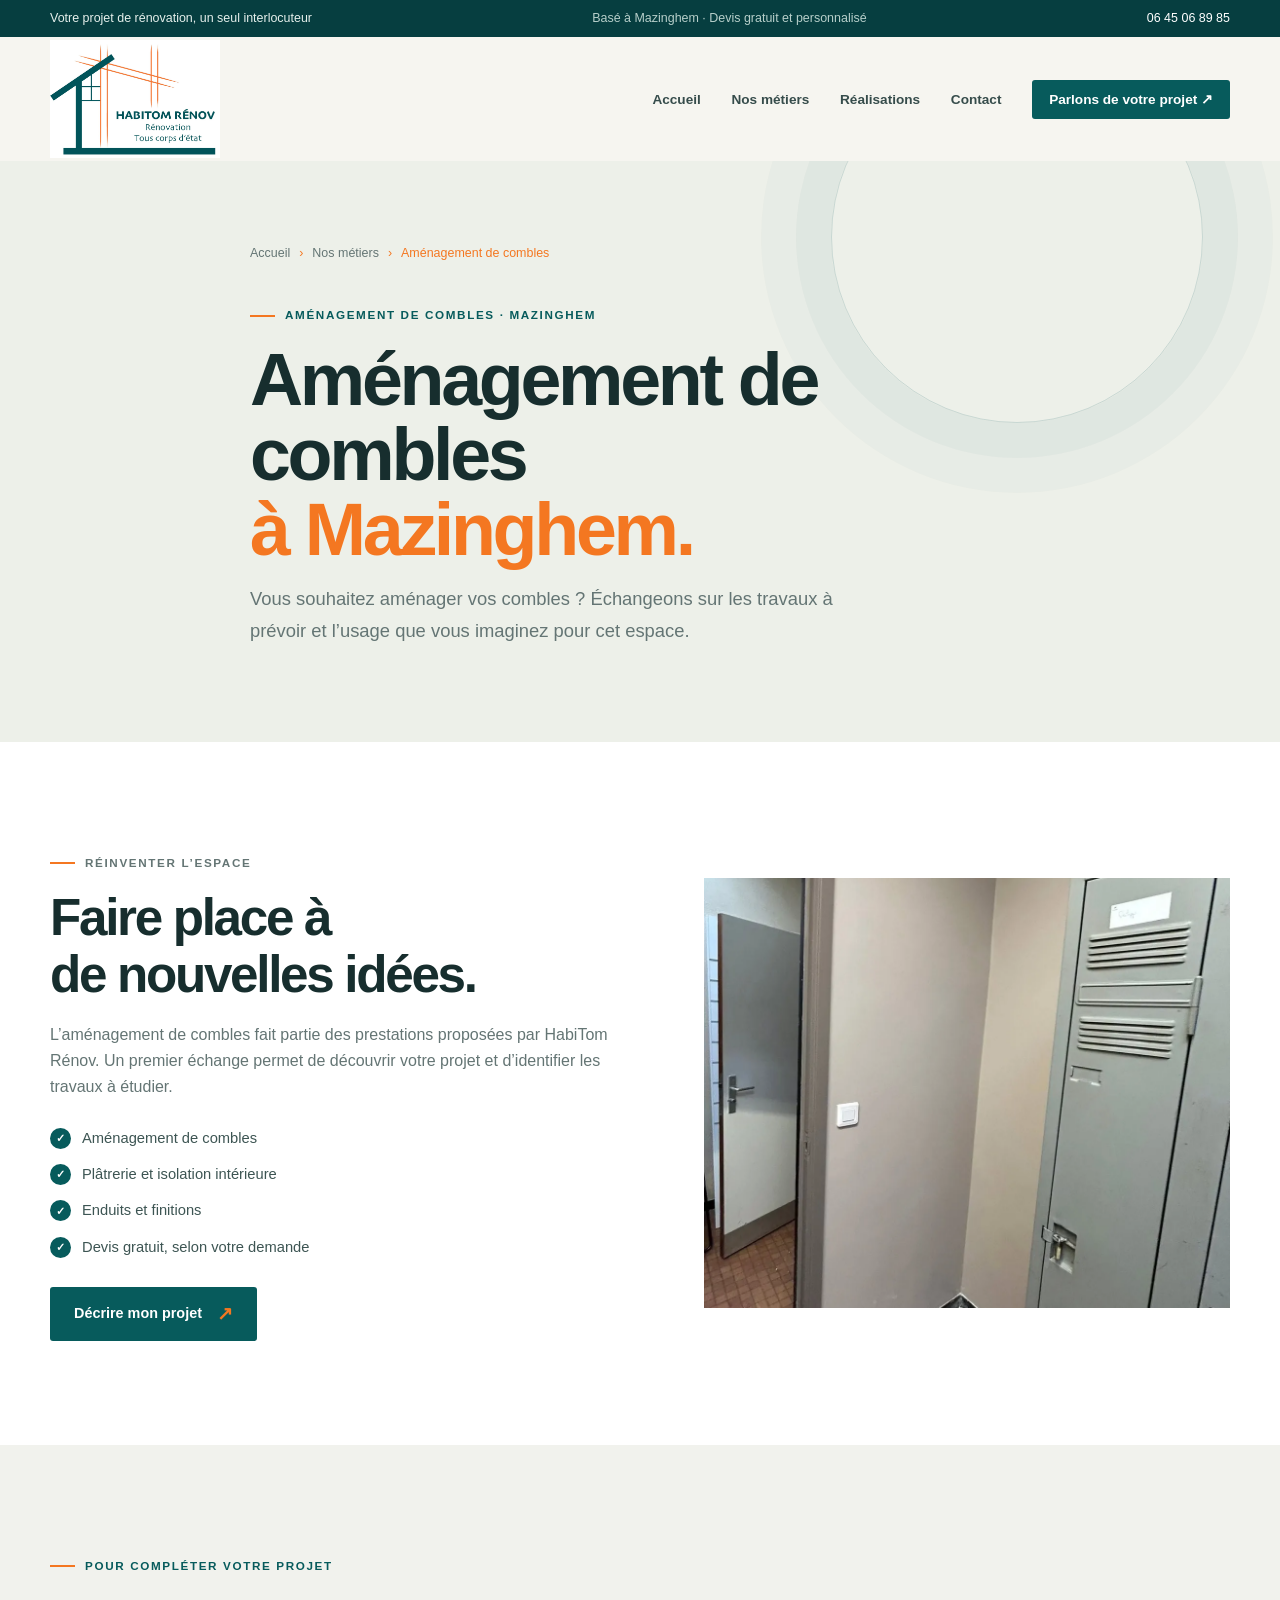
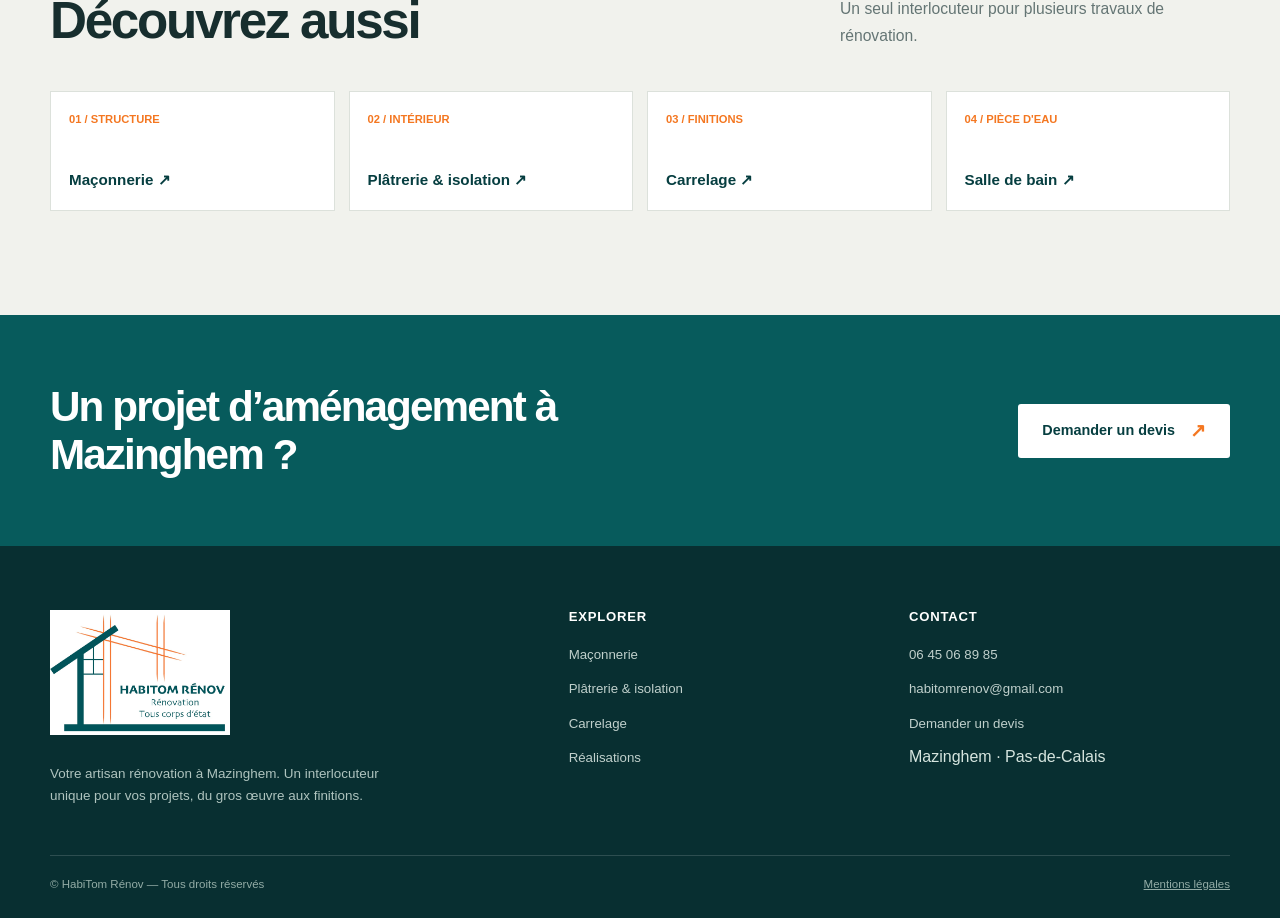
==== amenagement-combles.html @ 7ed55eff "Ajoute le logo recadré au site Co-authored-by: Copilot <223556219+Copilot@users.noreply.github.com>" ====
<!doctype html>
<html lang="fr">
<head>
  <meta charset="utf-8"><meta name="viewport" content="width=device-width, initial-scale=1">
  <title>Aménagement de combles à Mazinghem | HabiTom Rénov</title>
  <meta name="description" content="HabiTom Rénov vous accompagne pour un projet d’aménagement de combles à Mazinghem et dans les environs.">
  <meta name="theme-color" content="#075b5c"><link rel="icon" href="assets/images/habitom-logo.jpg" type="image/jpeg"><link rel="stylesheet" href="assets/css/style.css"><script src="assets/js/main.js" defer></script>
</head>
<body>
  <a class="skip-link" href="#contenu">Aller au contenu</a><div class="topbar"><div class="wrap topbar-inner"><span>Votre projet de rénovation, un seul interlocuteur</span><span class="topbar-note">Basé à Mazinghem · Devis gratuit et personnalisé</span><a href="tel:+33645068985">06 45 06 89 85</a></div></div>
  <header class="site-header"><div class="wrap header-inner"><a class="brand" href="index.html" aria-label="HabiTom Rénov, accueil"><img class="brand-logo" src="assets/images/habitom-logo.jpg" alt="Logo HabiTom Rénov"></a><details class="nav-toggle" open><summary>Menu</summary><nav aria-label="Navigation principale"><ul class="nav-list"><li><a href="index.html">Accueil</a></li><li><a href="index.html#metiers">Nos métiers</a></li><li><a href="realisations.html">Réalisations</a></li><li><a href="devis.html">Contact</a></li><li><a class="nav-cta" href="devis.html">Parlons de votre projet <span class="arrow">↗</span></a></li></ul></nav></details></div></header>
  <main id="contenu"><section class="page-hero"><div class="wrap page-hero-inner"><nav class="breadcrumbs" aria-label="Fil d’Ariane"><a href="index.html">Accueil</a><span>›</span><a href="index.html#metiers">Nos métiers</a><span>›</span><span>Aménagement de combles</span></nav><p class="eyebrow">Aménagement de combles · Mazinghem</p><h1>Aménagement de combles<br><span class="accent">à Mazinghem.</span></h1><p class="lead">Vous souhaitez aménager vos combles ? Échangeons sur les travaux à prévoir et l’usage que vous imaginez pour cet espace.</p></div></section>
    <section class="section service-detail"><div class="wrap detail-grid"><div class="detail-copy"><p class="eyebrow">Réinventer l’espace</p><h2>Faire place à<br>de nouvelles idées.</h2><p>L’aménagement de combles fait partie des prestations proposées par HabiTom Rénov. Un premier échange permet de découvrir votre projet et d’identifier les travaux à étudier.</p><ul class="check-list"><li>Aménagement de combles</li><li>Plâtrerie et isolation intérieure</li><li>Enduits et finitions</li><li>Devis gratuit, selon votre demande</li></ul><a class="button" href="devis.html">Décrire mon projet <span class="arrow">↗</span></a></div><div class="detail-image"><img src="assets/images/habitom-4-apres.webp" alt="Espace intérieur en cours de rénovation" loading="lazy"></div></div></section>
    <section class="section related-section"><div class="wrap"><div class="section-head"><div><p class="eyebrow">Pour compléter votre projet</p><h2>Découvrez aussi</h2></div><p class="lead">Un seul interlocuteur pour plusieurs travaux de rénovation.</p></div><div class="related-grid"><a class="related-link" href="maconnerie.html"><span>01 / STRUCTURE</span><strong>Maçonnerie ↗</strong></a><a class="related-link" href="platrerie-isolation.html"><span>02 / INTÉRIEUR</span><strong>Plâtrerie & isolation ↗</strong></a><a class="related-link" href="carrelage.html"><span>03 / FINITIONS</span><strong>Carrelage ↗</strong></a><a class="related-link" href="salle-de-bain.html"><span>04 / PIÈCE D'EAU</span><strong>Salle de bain ↗</strong></a></div></div></section><section class="cta-band"><div class="wrap cta-inner"><h2>Un projet d’aménagement à Mazinghem&nbsp;?</h2><a class="button" href="devis.html">Demander un devis <span class="arrow">↗</span></a></div></section></main>
  <footer class="site-footer"><div class="wrap"><div class="footer-grid"><div><a class="brand footer-brand" href="index.html"><img class="brand-logo" src="assets/images/habitom-logo.jpg" alt="Logo HabiTom Rénov"></a><p class="footer-about">Votre artisan rénovation à Mazinghem. Un interlocuteur unique pour vos projets, du gros œuvre aux finitions.</p></div><div class="footer-col"><h2>Explorer</h2><ul class="footer-links"><li><a href="maconnerie.html">Maçonnerie</a></li><li><a href="platrerie-isolation.html">Plâtrerie & isolation</a></li><li><a href="carrelage.html">Carrelage</a></li><li><a href="realisations.html">Réalisations</a></li></ul></div><div class="footer-col"><h2>Contact</h2><ul class="footer-links"><li><a href="tel:+33645068985">06 45 06 89 85</a></li><li><a href="mailto:habitomrenov@gmail.com">habitomrenov@gmail.com</a></li><li><a href="devis.html">Demander un devis</a></li><li><span>Mazinghem · Pas-de-Calais</span></li></ul></div></div><div class="footer-bottom"><span>© HabiTom Rénov — Tous droits réservés</span><a href="mentions-legales.html">Mentions légales</a></div></div></footer>
</body></html>
---- assets/css/style.css ----
:root {
  color-scheme: light;
  --teal: #075b5c;
  --teal-dark: #063e40;
  --orange: #f47721;
  --ink: #172e2e;
  --muted: #647574;
  --paper: #f6f5f0;
  --white: #fff;
  --line: #e4e6df;
  --sans: 'Segoe UI', Arial, sans-serif;
  --display: 'Segoe UI', Arial, sans-serif;
  --content: 1180px;
}

* { box-sizing: border-box; }
html { scroll-behavior: smooth; }
body {
  margin: 0;
  color: var(--ink);
  background: var(--paper);
  font-family: var(--sans);
  font-size: 16px;
  line-height: 1.65;
  -webkit-font-smoothing: antialiased;
}
img { display: block; max-width: 100%; }
a { color: inherit; }
button, input, select, textarea { font: inherit; }
button, a { -webkit-tap-highlight-color: transparent; }
::selection { color: var(--white); background: var(--teal); }

.skip-link {
  position: absolute;
  z-index: 20;
  top: 10px;
  left: 10px;
  padding: 10px 14px;
  transform: translateY(-160%);
  color: var(--white);
  background: var(--teal-dark);
}
.skip-link:focus { transform: translateY(0); }
.wrap { width: min(var(--content), calc(100% - 48px)); margin-inline: auto; }
.eyebrow {
  display: inline-flex;
  align-items: center;
  gap: 10px;
  margin: 0 0 18px;
  color: var(--teal);
  font-size: .73rem;
  font-weight: 700;
  letter-spacing: .14em;
  line-height: 1.4;
  text-transform: uppercase;
}
.eyebrow::before { width: 25px; height: 2px; content: ''; background: var(--orange); }
h1, h2, h3, p { margin-top: 0; }
h1, h2, h3 { font-family: var(--display); }
h1, h2 { letter-spacing: -.045em; }
h1 { margin-bottom: 22px; font-size: clamp(2.8rem, 6vw, 5.55rem); font-weight: 600; line-height: 1.02; }
h2 { margin-bottom: 18px; font-size: clamp(2rem, 4vw, 3.2rem); font-weight: 600; line-height: 1.12; }
h3 { margin-bottom: 10px; font-size: 1.2rem; line-height: 1.3; }
.accent { color: var(--orange); }
.lead { max-width: 590px; color: var(--muted); font-size: clamp(1.02rem, 1.7vw, 1.15rem); line-height: 1.75; }
.section { padding: 104px 0; }
.section-head { display: flex; align-items: end; justify-content: space-between; gap: 30px; margin-bottom: 42px; }
.section-head h2 { max-width: 600px; margin-bottom: 0; }
.section-head .lead { max-width: 390px; margin-bottom: 0; font-size: .98rem; }

.topbar { color: #e6f0ec; background: var(--teal-dark); font-size: .78rem; }
.topbar-inner { display: flex; min-height: 37px; align-items: center; justify-content: space-between; gap: 20px; }
.topbar a { color: var(--white); text-decoration: none; }
.topbar .topbar-note { color: #b7cfca; }
.site-header { position: relative; z-index: 5; background: var(--paper); }
.header-inner { display: flex; min-height: 124px; align-items: center; justify-content: space-between; gap: 28px; }
.brand { display: inline-flex; flex: 0 0 auto; align-items: center; color: var(--teal-dark); text-decoration: none; }
.brand-logo { display: block; width: 170px; height: auto; }
.nav-toggle { position: relative; }
.nav-toggle summary { display: none; }
.nav-list { display: flex; align-items: center; gap: clamp(16px, 2.4vw, 33px); margin: 0; padding: 0; list-style: none; }
.nav-list a { color: #364c4b; font-size: .85rem; font-weight: 600; text-decoration: none; transition: color .2s ease; }
.nav-list a:hover, .nav-list a[aria-current="page"] { color: var(--orange); }
.nav-list .nav-cta { padding: 12px 17px; border-radius: 3px; color: var(--white); background: var(--teal); }
.nav-list .nav-cta:hover { color: var(--white); background: var(--teal-dark); }

.button {
  display: inline-flex;
  min-height: 54px;
  align-items: center;
  justify-content: center;
  gap: 15px;
  padding: 0 23px;
  border: 1px solid transparent;
  border-radius: 3px;
  color: var(--white);
  background: var(--teal);
  font-size: .9rem;
  font-weight: 700;
  text-decoration: none;
  transition: background .2s ease, transform .2s ease;
}
.button:hover { transform: translateY(-2px); background: var(--teal-dark); }
.button .arrow { color: var(--orange); font-size: 1.2rem; }
.button-secondary { border-color: #b7c6c1; color: var(--teal-dark); background: transparent; }
.button-secondary:hover { color: var(--white); background: var(--teal-dark); }
.text-link { display: inline-flex; align-items: center; gap: 10px; color: var(--teal); font-weight: 700; text-decoration: none; }
.text-link span { color: var(--orange); transition: transform .2s ease; }
.text-link:hover span { transform: translateX(4px); }

.hero { position: relative; overflow: hidden; padding: 72px 0 86px; background: var(--paper); }
.hero::before { position: absolute; top: 0; right: 0; width: 43%; height: 100%; content: ''; background: #e9eee8; }
.hero-grid { position: relative; display: grid; grid-template-columns: 1.03fr .97fr; align-items: center; gap: 58px; }
.hero-copy { position: relative; z-index: 1; padding: 14px 0; }
.hero h1 span { display: block; color: var(--teal); }
.hero .lead { max-width: 520px; margin-bottom: 30px; }
.hero-actions { display: flex; flex-wrap: wrap; align-items: center; gap: 13px; }
.hero-note { display: flex; align-items: center; gap: 11px; margin-top: 32px; color: var(--muted); font-size: .82rem; }
.hero-note::before { width: 7px; height: 7px; border-radius: 50%; content: ''; background: var(--orange); }
.hero-visual { position: relative; min-height: 515px; }
.hero-image { position: absolute; inset: 0 38px 28px 0; overflow: hidden; border-radius: 2px; background: #d3d9d4; }
.hero-image img { width: 100%; height: 100%; object-fit: cover; object-position: center; }
.hero-image::after { position: absolute; inset: 35% 0 0; content: ''; background: linear-gradient(transparent, rgb(6 35 36 / .36)); }
.hero-stamp {
  position: absolute;
  right: 0;
  bottom: 0;
  display: grid;
  width: 164px;
  aspect-ratio: 1;
  align-content: center;
  padding: 20px;
  border: 8px solid var(--paper);
  border-radius: 50%;
  color: var(--white);
  background: var(--orange);
  text-align: center;
}
.hero-stamp strong { font-family: var(--display); font-size: 1.22rem; line-height: 1.1; }
.hero-stamp span { margin-top: 7px; font-size: .67rem; font-weight: 600; line-height: 1.3; }
.hero-label { position: absolute; bottom: 48px; left: 24px; z-index: 1; color: var(--white); font-size: .79rem; font-weight: 600; }

.trust-row { border-top: 1px solid var(--line); border-bottom: 1px solid var(--line); background: #fbfaf6; }
.trust-grid { display: grid; grid-template-columns: repeat(4, 1fr); }
.trust-item { display: flex; min-height: 98px; align-items: center; gap: 13px; padding: 18px 22px; border-right: 1px solid var(--line); }
.trust-item:first-child { padding-left: 0; }
.trust-item:last-child { border-right: 0; }
.trust-icon { display: grid; width: 34px; height: 34px; flex: 0 0 auto; place-items: center; border: 1px solid #d8e2dd; border-radius: 50%; color: var(--orange); font-family: var(--display); font-size: .8rem; font-weight: 800; }
.trust-item strong { display: block; font-family: var(--display); font-size: .87rem; line-height: 1.35; }
.trust-item div > span { display: block; margin-top: 2px; color: var(--muted); font-size: .73rem; }

.services-section { background: var(--white); }
.service-grid { display: grid; grid-template-columns: repeat(3, 1fr); gap: 18px; }
.service-card { position: relative; min-height: 255px; padding: 28px 27px 25px; border: 1px solid var(--line); background: #fff; transition: border-color .2s ease, transform .2s ease, box-shadow .2s ease; }
.service-card:hover { transform: translateY(-4px); border-color: #b9cfca; box-shadow: 0 16px 38px rgb(21 51 49 / .07); }
.service-card .card-index { display: inline-block; margin-bottom: 30px; color: var(--orange); font-family: var(--display); font-size: .75rem; font-weight: 800; letter-spacing: .1em; }
.service-card h3 { max-width: 240px; color: var(--teal-dark); font-size: 1.18rem; }
.service-card p { max-width: 280px; margin-bottom: 19px; color: var(--muted); font-size: .86rem; line-height: 1.6; }
.service-card .card-arrow { position: absolute; right: 27px; bottom: 26px; display: grid; width: 35px; height: 35px; place-items: center; border-radius: 50%; color: var(--teal); background: #edf2ee; text-decoration: none; }
.service-card .card-arrow:hover { color: var(--white); background: var(--teal); }

.split { display: grid; grid-template-columns: 1fr 1fr; align-items: center; gap: clamp(42px, 8vw, 110px); }
.split-visual { position: relative; min-height: 465px; }
.split-visual img { width: 100%; height: 465px; object-fit: cover; }
.split-visual::before { position: absolute; z-index: -1; top: 18px; left: -18px; width: 100%; height: 100%; content: ''; border: 1px solid var(--orange); }
.split-copy .lead { margin-bottom: 24px; }
.check-list { display: grid; gap: 12px; margin: 0 0 28px; padding: 0; list-style: none; }
.check-list li { display: flex; align-items: start; gap: 11px; color: #3d5553; font-size: .92rem; }
.check-list li::before { display: grid; width: 21px; height: 21px; flex: 0 0 auto; place-items: center; margin-top: 2px; border-radius: 50%; color: var(--white); content: '✓'; background: var(--teal); font-size: .7rem; font-weight: 700; }

.project-section { color: var(--white); background: var(--teal-dark); }
.project-section .eyebrow { color: #d3e2dd; }
.project-section .section-head h2 { color: var(--white); }
.project-section .section-head .lead { color: #b3c9c4; }
.project-carousel { max-width: 930px; margin-inline: auto; outline: none; }
.project-carousel:focus-visible { outline: 2px solid #ff9a54; outline-offset: 6px; }
.project-slides { position: relative; }
.project-slide { position: relative; min-height: 420px; overflow: hidden; background: #54706b; }
.project-slide[hidden] { display: none; }
.project-slide::after { position: absolute; inset: 40% 0 0; content: ''; background: linear-gradient(transparent, rgb(3 35 36 / .92)); pointer-events: none; }
.project-slide-images { display: grid; height: 420px; grid-template-columns: 1fr 1fr; gap: 3px; }
.project-slide-images figure { position: relative; min-width: 0; height: 100%; margin: 0; overflow: hidden; background: #54706b; }
.project-slide-images img { width: 100%; height: 100%; object-fit: cover; transition: transform .5s ease; }
.project-slide:hover .project-slide-images img { transform: scale(1.025); }
.project-slide-images figcaption { position: absolute; z-index: 1; top: 17px; left: 17px; padding: 5px 10px; color: var(--teal-dark); background: var(--white); font-size: .68rem; font-weight: 800; letter-spacing: .08em; text-transform: uppercase; }
.project-card-copy { position: absolute; z-index: 1; right: 27px; bottom: 25px; left: 27px; }
.project-card-copy span { color: #f8b67f; font-size: .72rem; font-weight: 700; letter-spacing: .1em; text-transform: uppercase; }
.project-card-copy h3 { margin: 8px 0 0; font-size: 1.45rem; }
.project-carousel-controls { display: flex; min-height: 72px; align-items: center; justify-content: center; gap: 20px; }
.carousel-arrow { display: grid; width: 42px; height: 42px; place-items: center; border: 1px solid rgb(255 255 255 / .35); border-radius: 50%; color: var(--white); background: transparent; cursor: pointer; font-size: 1.2rem; transition: color .2s ease, background .2s ease; }
.carousel-arrow:hover, .carousel-arrow:focus-visible { color: var(--teal-dark); background: var(--white); }
.carousel-dots { display: flex; align-items: center; gap: 9px; }
.carousel-dots button { width: 9px; height: 9px; padding: 0; border: 0; border-radius: 50%; background: #7d9992; cursor: pointer; transition: background .2s ease, transform .2s ease; }
.carousel-dots button[aria-current="true"] { transform: scale(1.3); background: var(--orange); }
.carousel-dots button:focus-visible { outline: 2px solid var(--white); outline-offset: 4px; }
.carousel-status { min-width: 42px; color: #c4d6d1; font-size: .76rem; font-variant-numeric: tabular-nums; text-align: center; }
.project-preview { display: grid; max-width: 930px; grid-template-columns: 1.1fr .9fr; align-items: center; gap: 30px; margin-inline: auto; }
.project-preview-images { display: grid; height: 240px; grid-template-columns: 1fr 1fr; gap: 3px; }
.project-preview-images figure { position: relative; min-width: 0; height: 100%; margin: 0; overflow: hidden; background: #54706b; }
.project-preview-images img { width: 100%; height: 100%; object-fit: cover; }
.project-preview-images figcaption { position: absolute; top: 12px; left: 12px; padding: 4px 8px; color: var(--teal-dark); background: var(--white); font-size: .65rem; font-weight: 800; letter-spacing: .07em; text-transform: uppercase; }
.project-preview-copy p { margin-bottom: 12px; color: #c4d6d1; font-size: .87rem; }
.project-section .text-link { margin-top: 30px; color: var(--white); }

.steps-section { background: #f0f1eb; }
.steps-grid { display: grid; grid-template-columns: repeat(3, 1fr); gap: 35px; }
.step { padding-top: 22px; border-top: 1px solid #cbd4cc; }
.step-num { display: block; margin-bottom: 27px; color: var(--orange); font-family: var(--display); font-size: .82rem; font-weight: 800; }
.step p { max-width: 310px; margin-bottom: 0; color: var(--muted); font-size: .9rem; }

.cta-band { padding: 68px 0; color: var(--white); background: var(--teal); }
.cta-inner { display: flex; align-items: center; justify-content: space-between; gap: 36px; }
.cta-inner h2 { max-width: 640px; margin: 0; font-size: clamp(1.8rem, 3.3vw, 2.8rem); }
.cta-inner .button { flex: 0 0 auto; color: var(--teal-dark); background: var(--white); }
.cta-inner .button:hover { background: #e7eee9; }

.page-hero { position: relative; overflow: hidden; padding: 82px 0 76px; background: #edf0e9; }
.page-hero::after { position: absolute; top: -110px; right: 6%; width: 370px; height: 370px; border: 1px solid rgb(7 91 92 / .16); border-radius: 50%; content: ''; box-shadow: 0 0 0 35px rgb(7 91 92 / .035), 0 0 0 70px rgb(7 91 92 / .025); }
.page-hero-inner { position: relative; z-index: 1; max-width: 780px; }
.page-hero h1 { max-width: 760px; margin-bottom: 16px; font-size: clamp(2.7rem, 6vw, 4.6rem); }
.breadcrumbs { display: flex; flex-wrap: wrap; gap: 9px; margin-bottom: 35px; color: var(--muted); font-size: .78rem; }
.breadcrumbs a { text-decoration: none; }
.breadcrumbs a:hover { color: var(--teal); }
.breadcrumbs span { color: var(--orange); }
.service-detail { background: var(--white); }
.detail-grid { display: grid; grid-template-columns: 1fr .9fr; align-items: center; gap: 70px; }
.detail-image { min-height: 430px; overflow: hidden; background: #e0e5df; }
.detail-image img { width: 100%; height: 430px; object-fit: cover; }
.detail-copy p { color: var(--muted); }
.detail-copy .check-list { margin-top: 25px; }
.related-section { background: #f1f2ed; }
.related-grid { display: grid; grid-template-columns: repeat(4, 1fr); gap: 14px; }
.related-link { display: flex; min-height: 120px; flex-direction: column; justify-content: space-between; padding: 18px; border: 1px solid #dce1db; background: var(--white); text-decoration: none; }
.related-link span { color: var(--orange); font-size: .7rem; font-weight: 800; }
.related-link strong { color: var(--teal-dark); font-family: var(--display); font-size: .95rem; }

.gallery-section { background: var(--white); }
.gallery-grid { display: grid; grid-template-columns: repeat(2, 1fr); gap: 30px; }
.gallery-item { padding: 15px; border: 1px solid var(--line); background: var(--paper); }
.gallery-item h2 { margin: 9px 0 16px; font-size: 1.15rem; letter-spacing: -.02em; }
.before-after { display: grid; grid-template-columns: 1fr 1fr; gap: 8px; }
.before-after figure { position: relative; min-width: 0; margin: 0; }
.before-after img { width: 100%; aspect-ratio: 4 / 3; object-fit: cover; }
.before-after figcaption { position: absolute; bottom: 9px; left: 9px; padding: 4px 8px; color: var(--white); background: rgb(6 47 48 / .84); font-size: .68rem; font-weight: 700; letter-spacing: .06em; text-transform: uppercase; }
.gallery-note { margin: 28px 0 0; color: var(--muted); font-size: .82rem; }

.contact-section { background: var(--white); }
.contact-grid { display: grid; grid-template-columns: .75fr 1.25fr; gap: 75px; }
.contact-copy .lead { margin-bottom: 30px; }
.contact-list { display: grid; gap: 20px; margin: 0; padding: 0; list-style: none; }
.contact-list li { display: flex; gap: 14px; align-items: flex-start; }
.contact-list .contact-icon { display: grid; width: 38px; height: 38px; flex: 0 0 auto; place-items: center; border-radius: 50%; color: var(--orange); background: #fff0e4; font-weight: 800; }
.contact-list strong { display: block; font-size: .83rem; }
.contact-list a, .contact-list span { color: var(--muted); font-size: .88rem; text-decoration: none; }
.contact-list a:hover { color: var(--teal); }
.form-card { padding: clamp(23px, 4vw, 40px); border: 1px solid var(--line); background: #fbfaf6; }
.form-card h2 { margin-bottom: 10px; font-size: 1.6rem; letter-spacing: -.03em; }
.form-intro { margin-bottom: 25px; color: var(--muted); font-size: .85rem; }
.form-grid { display: grid; grid-template-columns: 1fr 1fr; gap: 17px; }
.field { display: grid; gap: 7px; }
.field-full { grid-column: 1 / -1; }
.field label { color: #344a49; font-size: .8rem; font-weight: 700; }
.field input, .field select, .field textarea { width: 100%; min-height: 46px; padding: 11px 12px; border: 1px solid #d8ded8; border-radius: 2px; outline: 0; color: var(--ink); background: var(--white); }
.field textarea { min-height: 112px; resize: vertical; }
.field input:focus, .field select:focus, .field textarea:focus { border-color: var(--teal); box-shadow: 0 0 0 3px rgb(7 91 92 / .1); }
.form-actions { display: flex; flex-wrap: wrap; align-items: center; gap: 15px; margin-top: 22px; }
.form-disclaimer { margin: 13px 0 0; color: var(--muted); font-size: .72rem; }
.form-actions .button { cursor: default; }
.form-note { margin: 17px 0 0; padding: 10px 12px; border-left: 2px solid var(--orange); color: var(--muted); background: #f5f0e9; font-size: .75rem; }

.legal-section { background: var(--white); }
.legal-content { max-width: 800px; }
.legal-content h2 { margin-top: 38px; font-size: 1.35rem; letter-spacing: -.02em; }
.legal-content p { color: #50615f; }
.placeholder { color: var(--teal); font-weight: 700; }

.site-footer { padding: 64px 0 24px; color: #d6e5df; background: #082f31; }
.footer-grid { display: grid; grid-template-columns: 1.3fr .8fr .9fr; gap: 55px; padding-bottom: 48px; }
.footer-brand { color: var(--white); }
.footer-brand .brand-logo { width: 180px; }
.footer-about { max-width: 330px; margin: 19px 0 0; color: #afc4bf; font-size: .84rem; }
.footer-col h2 { margin-bottom: 16px; color: #fff; font-family: var(--display); font-size: .82rem; letter-spacing: .06em; text-transform: uppercase; }
.footer-links { display: grid; gap: 8px; margin: 0; padding: 0; list-style: none; }
.footer-links a { color: #c0d0cc; font-size: .83rem; text-decoration: none; }
.footer-links a:hover { color: #ff9a54; }
.footer-bottom { display: flex; justify-content: space-between; gap: 18px; padding-top: 19px; border-top: 1px solid rgb(255 255 255 / .15); color: #93aca6; font-size: .72rem; }

@media (max-width: 960px) {
  .header-inner { gap: 15px; }
  .nav-list { gap: 15px; }
  .nav-list a { font-size: .78rem; }
  .hero-grid { gap: 35px; }
  .hero-visual { min-height: 440px; }
  .trust-item { padding-inline: 12px; }
  .trust-item strong { font-size: .79rem; }
  .detail-grid { gap: 40px; }
  .contact-grid { gap: 45px; }
}
@media (max-width: 740px) {
  .wrap { width: min(var(--content), calc(100% - 36px)); }
  .section { padding: 72px 0; }
  .topbar-inner { min-height: 34px; font-size: .7rem; }
  .topbar-note { display: none; }
  .header-inner { min-height: 112px; }
  .brand-logo { width: 155px; }
  .nav-toggle { margin-left: auto; }
  .nav-toggle summary { display: flex; min-height: 42px; align-items: center; gap: 9px; padding: 0 12px; border: 1px solid var(--line); color: var(--teal-dark); cursor: pointer; font-size: .83rem; font-weight: 700; list-style: none; }
  .nav-toggle summary::-webkit-details-marker { display: none; }
  .nav-toggle summary::after { width: 7px; height: 7px; transform: rotate(45deg) translateY(-2px); border-right: 1.5px solid var(--orange); border-bottom: 1.5px solid var(--orange); content: ''; }
  .nav-toggle:not([open]) > nav { display: none; }
  .nav-toggle[open] summary::after { transform: rotate(225deg) translate(-2px, -1px); }
  .nav-list { position: absolute; top: calc(100% + 10px); right: 0; display: grid; min-width: 235px; gap: 0; padding: 8px; border: 1px solid var(--line); background: var(--white); box-shadow: 0 16px 34px rgb(8 47 49 / .13); }
  .nav-list li { border-bottom: 1px solid #edf0eb; }
  .nav-list li:last-child { padding-top: 8px; border-bottom: 0; }
  .nav-list a { display: block; padding: 11px 10px; font-size: .88rem; }
  .nav-list .nav-cta { text-align: center; }
  .hero { padding: 49px 0 56px; }
  .hero::before { top: auto; bottom: 0; width: 100%; height: 33%; }
  .hero-grid { grid-template-columns: 1fr; gap: 33px; }
  .hero-copy { padding: 0; }
  .hero h1 { max-width: 560px; font-size: clamp(2.8rem, 12vw, 4.3rem); }
  .hero .lead { margin-bottom: 23px; }
  .hero-note { margin-top: 22px; }
  .hero-visual { min-height: 345px; margin-right: 17px; }
  .hero-image { right: 23px; bottom: 20px; }
  .hero-stamp { width: 126px; border-width: 6px; }
  .hero-stamp strong { font-size: 1.05rem; }
  .hero-stamp span { font-size: .6rem; }
  .hero-label { bottom: 34px; left: 12px; font-size: .68rem; }
  .trust-grid { grid-template-columns: 1fr 1fr; }
  .trust-item { min-height: 80px; padding: 13px 10px; border-bottom: 1px solid var(--line); }
  .trust-item:nth-child(2) { border-right: 0; }
  .trust-item:nth-child(3), .trust-item:nth-child(4) { border-bottom: 0; }
  .trust-item:first-child { padding-left: 10px; }
  .trust-item strong { font-size: .77rem; }
  .trust-item div > span { font-size: .67rem; }
  .section-head { display: block; margin-bottom: 29px; }
  .section-head .lead { margin-top: 14px; }
  .service-grid { grid-template-columns: 1fr 1fr; gap: 11px; }
  .service-card { min-height: 240px; padding: 20px 17px; }
  .service-card .card-index { margin-bottom: 23px; }
  .service-card h3 { font-size: 1rem; }
  .service-card p { font-size: .78rem; }
  .service-card .card-arrow { right: 15px; bottom: 15px; width: 30px; height: 30px; }
  .split, .detail-grid, .contact-grid { grid-template-columns: 1fr; gap: 40px; }
  .split-visual { min-height: 330px; margin-inline: 12px 0; }
  .split-visual img { height: 330px; }
  .split-visual::before { top: 12px; left: -12px; }
  .project-preview { grid-template-columns: 1fr; gap: 16px; }
  .project-preview-images { height: 210px; }
  .project-slide { min-height: 310px; }
  .project-slide-images { height: 310px; }
  .project-card-copy { right: 17px; bottom: 16px; left: 17px; }
  .project-card-copy h3 { font-size: 1.16rem; }
  .project-carousel-controls { min-height: 65px; gap: 13px; }
  .carousel-arrow { width: 38px; height: 38px; }
  .steps-grid { grid-template-columns: 1fr; gap: 25px; }
  .step { padding-top: 16px; }
  .step-num { margin-bottom: 12px; }
  .cta-inner { align-items: flex-start; flex-direction: column; }
  .page-hero { padding: 58px 0 52px; }
  .page-hero::after { right: -210px; }
  .page-hero h1 { font-size: clamp(2.55rem, 11vw, 4rem); }
  .detail-image, .detail-image img { min-height: 300px; height: 300px; }
  .related-grid { grid-template-columns: 1fr 1fr; }
  .related-link { min-height: 105px; padding: 14px; }
  .gallery-grid { grid-template-columns: 1fr; gap: 15px; }
  .gallery-item { padding: 11px; }
  .gallery-item h2 { font-size: 1rem; }
  .contact-grid { gap: 35px; }
  .footer-grid { grid-template-columns: 1fr 1fr; gap: 35px 22px; padding-bottom: 34px; }
  .footer-grid > :first-child { grid-column: 1 / -1; }
  .footer-bottom { flex-direction: column; gap: 5px; }
}
@media (max-width: 420px) {
  .wrap { width: calc(100% - 28px); }
  .brand-logo { width: 125px; }
  .header-inner { min-height: 92px; }
  .topbar-inner { gap: 8px; }
  .topbar-inner > span:first-child { overflow: hidden; white-space: nowrap; text-overflow: ellipsis; }
  .topbar-inner a { flex: 0 0 auto; white-space: nowrap; }
  .hero-actions { align-items: stretch; flex-direction: column; }
  .hero-actions .button { width: 100%; }
  .service-grid { grid-template-columns: 1fr; }
  .service-card { min-height: 215px; }
  .form-grid { grid-template-columns: 1fr; }
  .field-full { grid-column: auto; }
  .related-grid { grid-template-columns: 1fr; }
  .footer-grid { grid-template-columns: 1fr; }
  .footer-grid > :first-child { grid-column: auto; }
  .footer-bottom { font-size: .68rem; }
}
@media (prefers-reduced-motion: reduce) {
  *, *::before, *::after { scroll-behavior: auto !important; transition-duration: .01ms !important; animation-duration: .01ms !important; animation-iteration-count: 1 !important; }
}
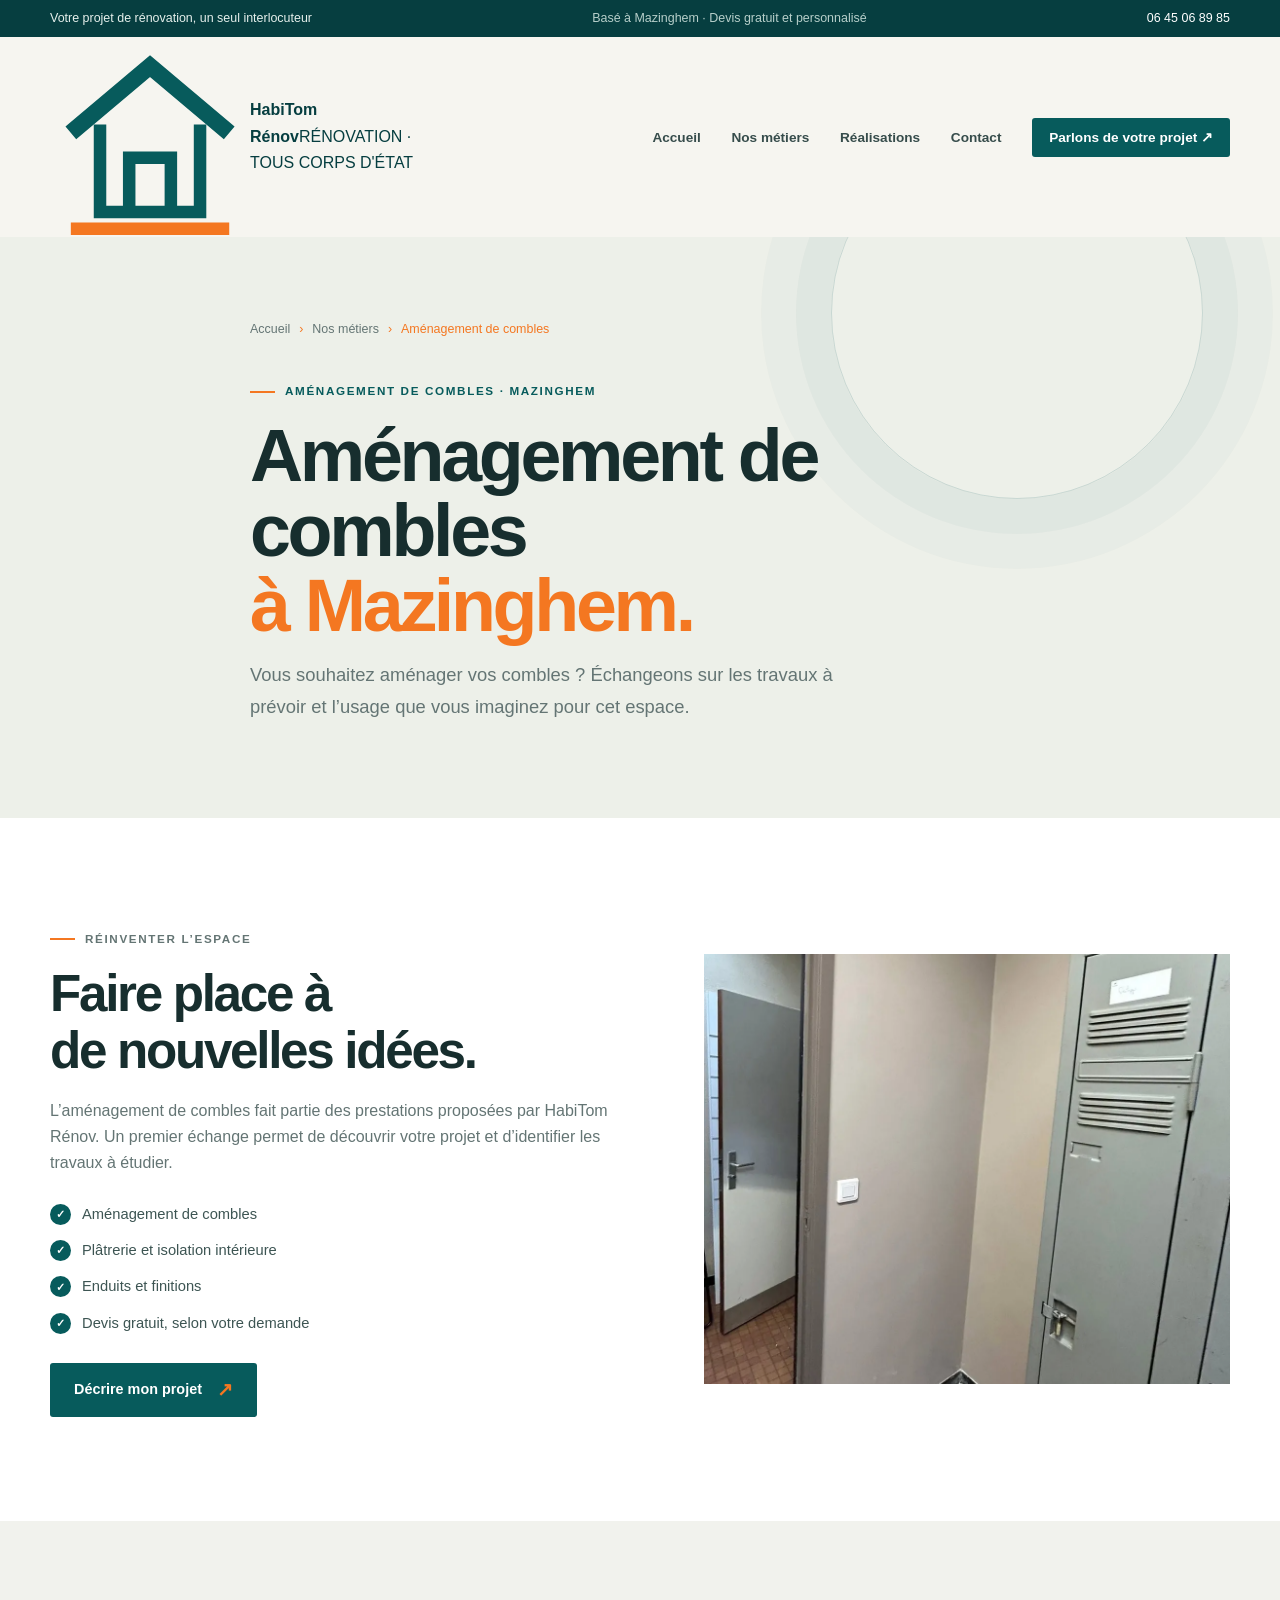
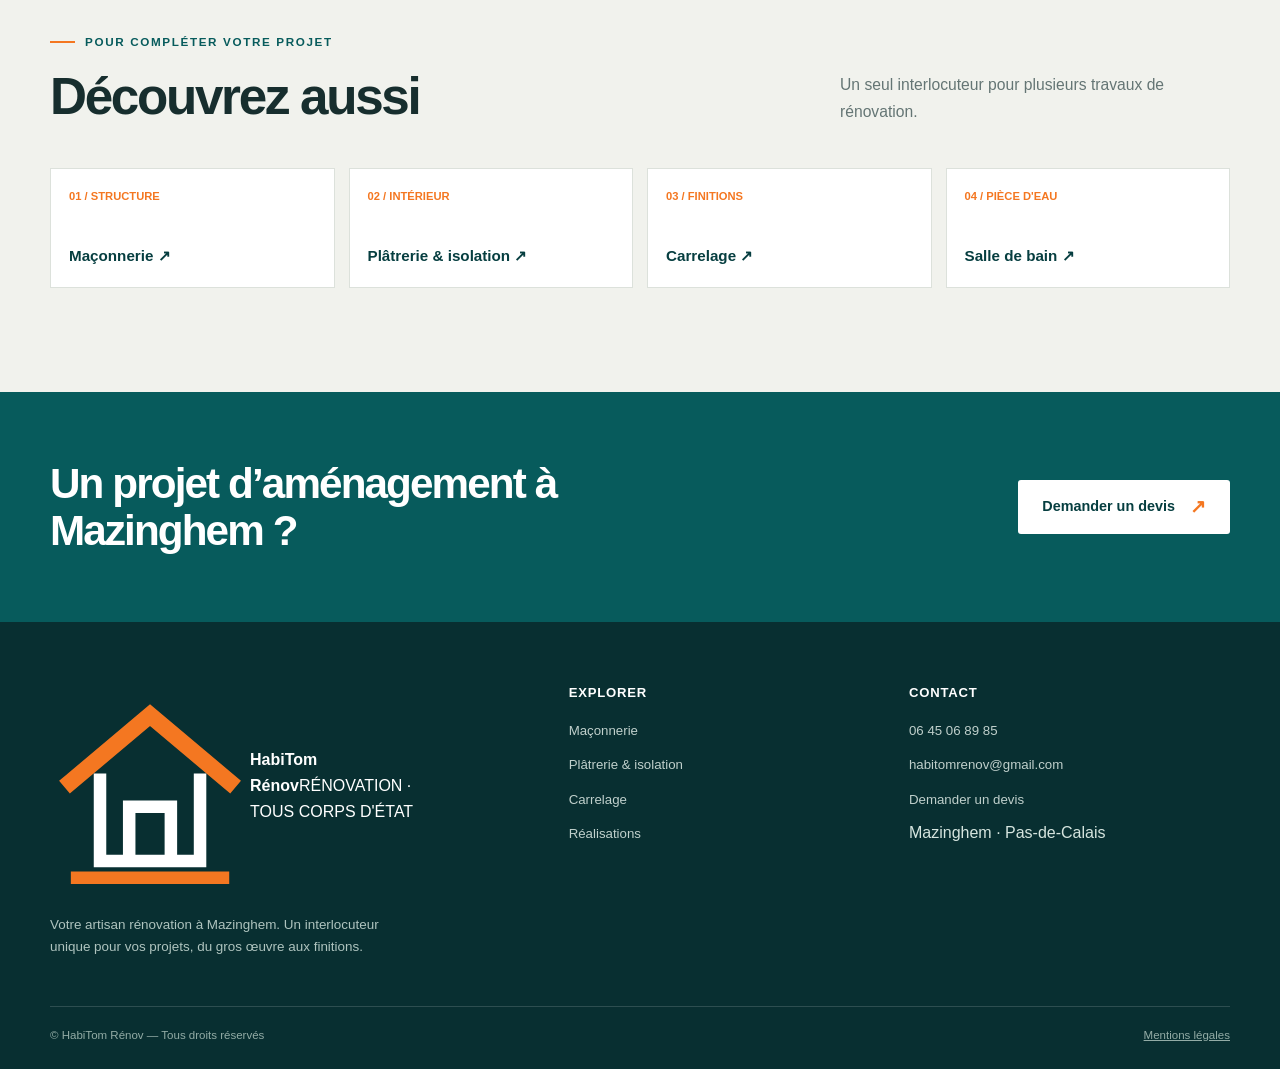
==== commit 67b62497: "Annule l’intégration du logo recadré Co-authored-by: Copilot <223556219+Copilot@users.noreply.github" ====
--- a/amenagement-combles.html
+++ b/amenagement-combles.html
@@ -4,13 +4,13 @@
   <meta charset="utf-8"><meta name="viewport" content="width=device-width, initial-scale=1">
   <title>Aménagement de combles à Mazinghem | HabiTom Rénov</title>
   <meta name="description" content="HabiTom Rénov vous accompagne pour un projet d’aménagement de combles à Mazinghem et dans les environs.">
-  <meta name="theme-color" content="#075b5c"><link rel="icon" href="assets/images/habitom-logo.jpg" type="image/jpeg"><link rel="stylesheet" href="assets/css/style.css"><script src="assets/js/main.js" defer></script>
+  <meta name="theme-color" content="#075b5c"><link rel="icon" href="assets/images/logo-habitom.jpeg" type="image/jpeg"><link rel="stylesheet" href="assets/css/style.css"><script src="assets/js/main.js" defer></script>
 </head>
 <body>
   <a class="skip-link" href="#contenu">Aller au contenu</a><div class="topbar"><div class="wrap topbar-inner"><span>Votre projet de rénovation, un seul interlocuteur</span><span class="topbar-note">Basé à Mazinghem · Devis gratuit et personnalisé</span><a href="tel:+33645068985">06 45 06 89 85</a></div></div>
-  <header class="site-header"><div class="wrap header-inner"><a class="brand" href="index.html" aria-label="HabiTom Rénov, accueil"><img class="brand-logo" src="assets/images/habitom-logo.jpg" alt="Logo HabiTom Rénov"></a><details class="nav-toggle" open><summary>Menu</summary><nav aria-label="Navigation principale"><ul class="nav-list"><li><a href="index.html">Accueil</a></li><li><a href="index.html#metiers">Nos métiers</a></li><li><a href="realisations.html">Réalisations</a></li><li><a href="devis.html">Contact</a></li><li><a class="nav-cta" href="devis.html">Parlons de votre projet <span class="arrow">↗</span></a></li></ul></nav></details></div></header>
+  <header class="site-header"><div class="wrap header-inner"><a class="brand" href="index.html" aria-label="HabiTom Rénov, accueil"><svg class="brand-mark" viewBox="0 0 48 48" aria-hidden="true"><path d="M5 23 24 7l19 16" fill="none" stroke="#075b5c" stroke-width="4"/><path d="M12 21v21h24V21M19 42V29h10v13" fill="none" stroke="#075b5c" stroke-width="3"/><path d="M5 46h38" stroke="#f47721" stroke-width="3"/></svg><span class="brand-copy"><strong>HabiTom Rénov</strong><span>RÉNOVATION · TOUS CORPS D'ÉTAT</span></span></a><details class="nav-toggle" open><summary>Menu</summary><nav aria-label="Navigation principale"><ul class="nav-list"><li><a href="index.html">Accueil</a></li><li><a href="index.html#metiers">Nos métiers</a></li><li><a href="realisations.html">Réalisations</a></li><li><a href="devis.html">Contact</a></li><li><a class="nav-cta" href="devis.html">Parlons de votre projet <span class="arrow">↗</span></a></li></ul></nav></details></div></header>
   <main id="contenu"><section class="page-hero"><div class="wrap page-hero-inner"><nav class="breadcrumbs" aria-label="Fil d’Ariane"><a href="index.html">Accueil</a><span>›</span><a href="index.html#metiers">Nos métiers</a><span>›</span><span>Aménagement de combles</span></nav><p class="eyebrow">Aménagement de combles · Mazinghem</p><h1>Aménagement de combles<br><span class="accent">à Mazinghem.</span></h1><p class="lead">Vous souhaitez aménager vos combles ? Échangeons sur les travaux à prévoir et l’usage que vous imaginez pour cet espace.</p></div></section>
     <section class="section service-detail"><div class="wrap detail-grid"><div class="detail-copy"><p class="eyebrow">Réinventer l’espace</p><h2>Faire place à<br>de nouvelles idées.</h2><p>L’aménagement de combles fait partie des prestations proposées par HabiTom Rénov. Un premier échange permet de découvrir votre projet et d’identifier les travaux à étudier.</p><ul class="check-list"><li>Aménagement de combles</li><li>Plâtrerie et isolation intérieure</li><li>Enduits et finitions</li><li>Devis gratuit, selon votre demande</li></ul><a class="button" href="devis.html">Décrire mon projet <span class="arrow">↗</span></a></div><div class="detail-image"><img src="assets/images/habitom-4-apres.webp" alt="Espace intérieur en cours de rénovation" loading="lazy"></div></div></section>
     <section class="section related-section"><div class="wrap"><div class="section-head"><div><p class="eyebrow">Pour compléter votre projet</p><h2>Découvrez aussi</h2></div><p class="lead">Un seul interlocuteur pour plusieurs travaux de rénovation.</p></div><div class="related-grid"><a class="related-link" href="maconnerie.html"><span>01 / STRUCTURE</span><strong>Maçonnerie ↗</strong></a><a class="related-link" href="platrerie-isolation.html"><span>02 / INTÉRIEUR</span><strong>Plâtrerie & isolation ↗</strong></a><a class="related-link" href="carrelage.html"><span>03 / FINITIONS</span><strong>Carrelage ↗</strong></a><a class="related-link" href="salle-de-bain.html"><span>04 / PIÈCE D'EAU</span><strong>Salle de bain ↗</strong></a></div></div></section><section class="cta-band"><div class="wrap cta-inner"><h2>Un projet d’aménagement à Mazinghem&nbsp;?</h2><a class="button" href="devis.html">Demander un devis <span class="arrow">↗</span></a></div></section></main>
-  <footer class="site-footer"><div class="wrap"><div class="footer-grid"><div><a class="brand footer-brand" href="index.html"><img class="brand-logo" src="assets/images/habitom-logo.jpg" alt="Logo HabiTom Rénov"></a><p class="footer-about">Votre artisan rénovation à Mazinghem. Un interlocuteur unique pour vos projets, du gros œuvre aux finitions.</p></div><div class="footer-col"><h2>Explorer</h2><ul class="footer-links"><li><a href="maconnerie.html">Maçonnerie</a></li><li><a href="platrerie-isolation.html">Plâtrerie & isolation</a></li><li><a href="carrelage.html">Carrelage</a></li><li><a href="realisations.html">Réalisations</a></li></ul></div><div class="footer-col"><h2>Contact</h2><ul class="footer-links"><li><a href="tel:+33645068985">06 45 06 89 85</a></li><li><a href="mailto:habitomrenov@gmail.com">habitomrenov@gmail.com</a></li><li><a href="devis.html">Demander un devis</a></li><li><span>Mazinghem · Pas-de-Calais</span></li></ul></div></div><div class="footer-bottom"><span>© HabiTom Rénov — Tous droits réservés</span><a href="mentions-legales.html">Mentions légales</a></div></div></footer>
+  <footer class="site-footer"><div class="wrap"><div class="footer-grid"><div><a class="brand footer-brand" href="index.html"><svg class="brand-mark" viewBox="0 0 48 48" aria-hidden="true"><path d="M5 23 24 7l19 16" fill="none" stroke="#f47721" stroke-width="4" stroke-linecap="square"/><path d="M12 21v21h24V21M19 42V29h10v13" fill="none" stroke="#fff" stroke-width="3"/><path d="M5 46h38" stroke="#f47721" stroke-width="3"/></svg><span class="brand-copy"><strong>HabiTom Rénov</strong><span>RÉNOVATION · TOUS CORPS D'ÉTAT</span></span></a><p class="footer-about">Votre artisan rénovation à Mazinghem. Un interlocuteur unique pour vos projets, du gros œuvre aux finitions.</p></div><div class="footer-col"><h2>Explorer</h2><ul class="footer-links"><li><a href="maconnerie.html">Maçonnerie</a></li><li><a href="platrerie-isolation.html">Plâtrerie & isolation</a></li><li><a href="carrelage.html">Carrelage</a></li><li><a href="realisations.html">Réalisations</a></li></ul></div><div class="footer-col"><h2>Contact</h2><ul class="footer-links"><li><a href="tel:+33645068985">06 45 06 89 85</a></li><li><a href="mailto:habitomrenov@gmail.com">habitomrenov@gmail.com</a></li><li><a href="devis.html">Demander un devis</a></li><li><span>Mazinghem · Pas-de-Calais</span></li></ul></div></div><div class="footer-bottom"><span>© HabiTom Rénov — Tous droits réservés</span><a href="mentions-legales.html">Mentions légales</a></div></div></footer>
 </body></html>
